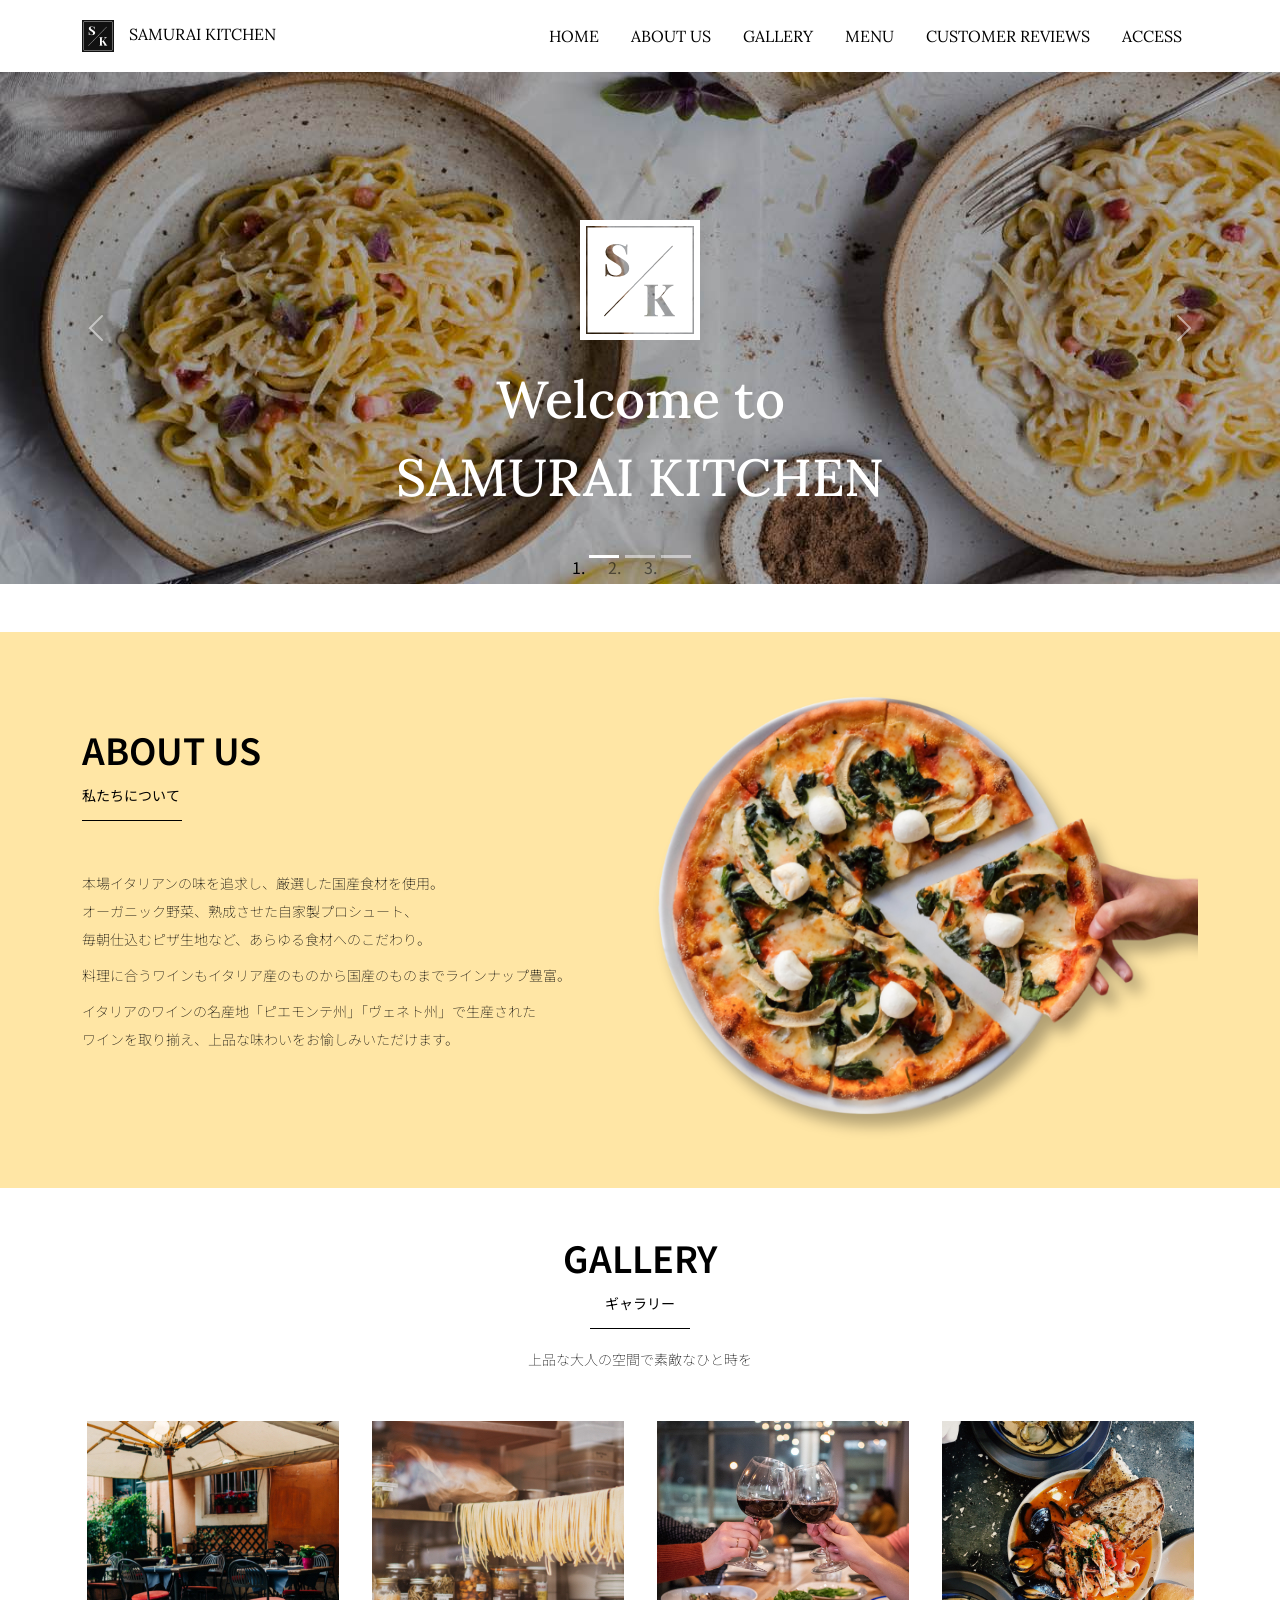
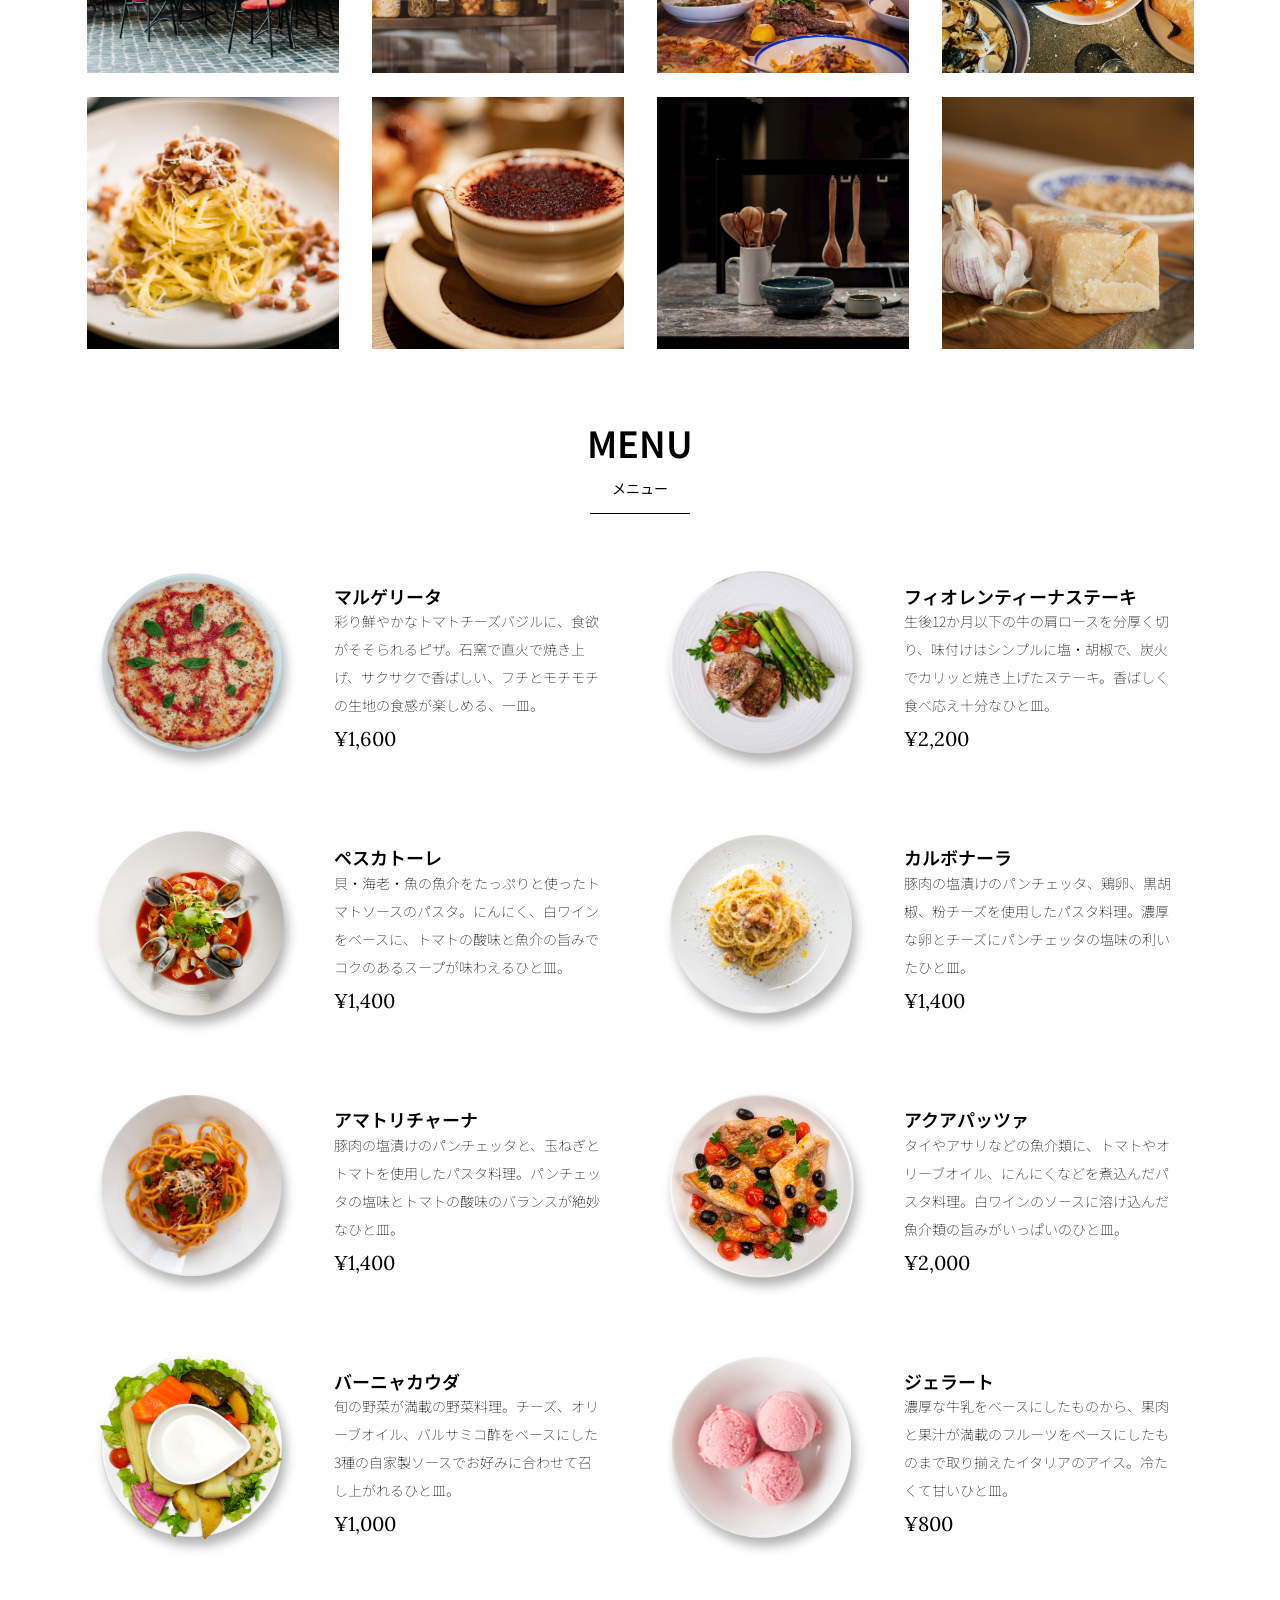
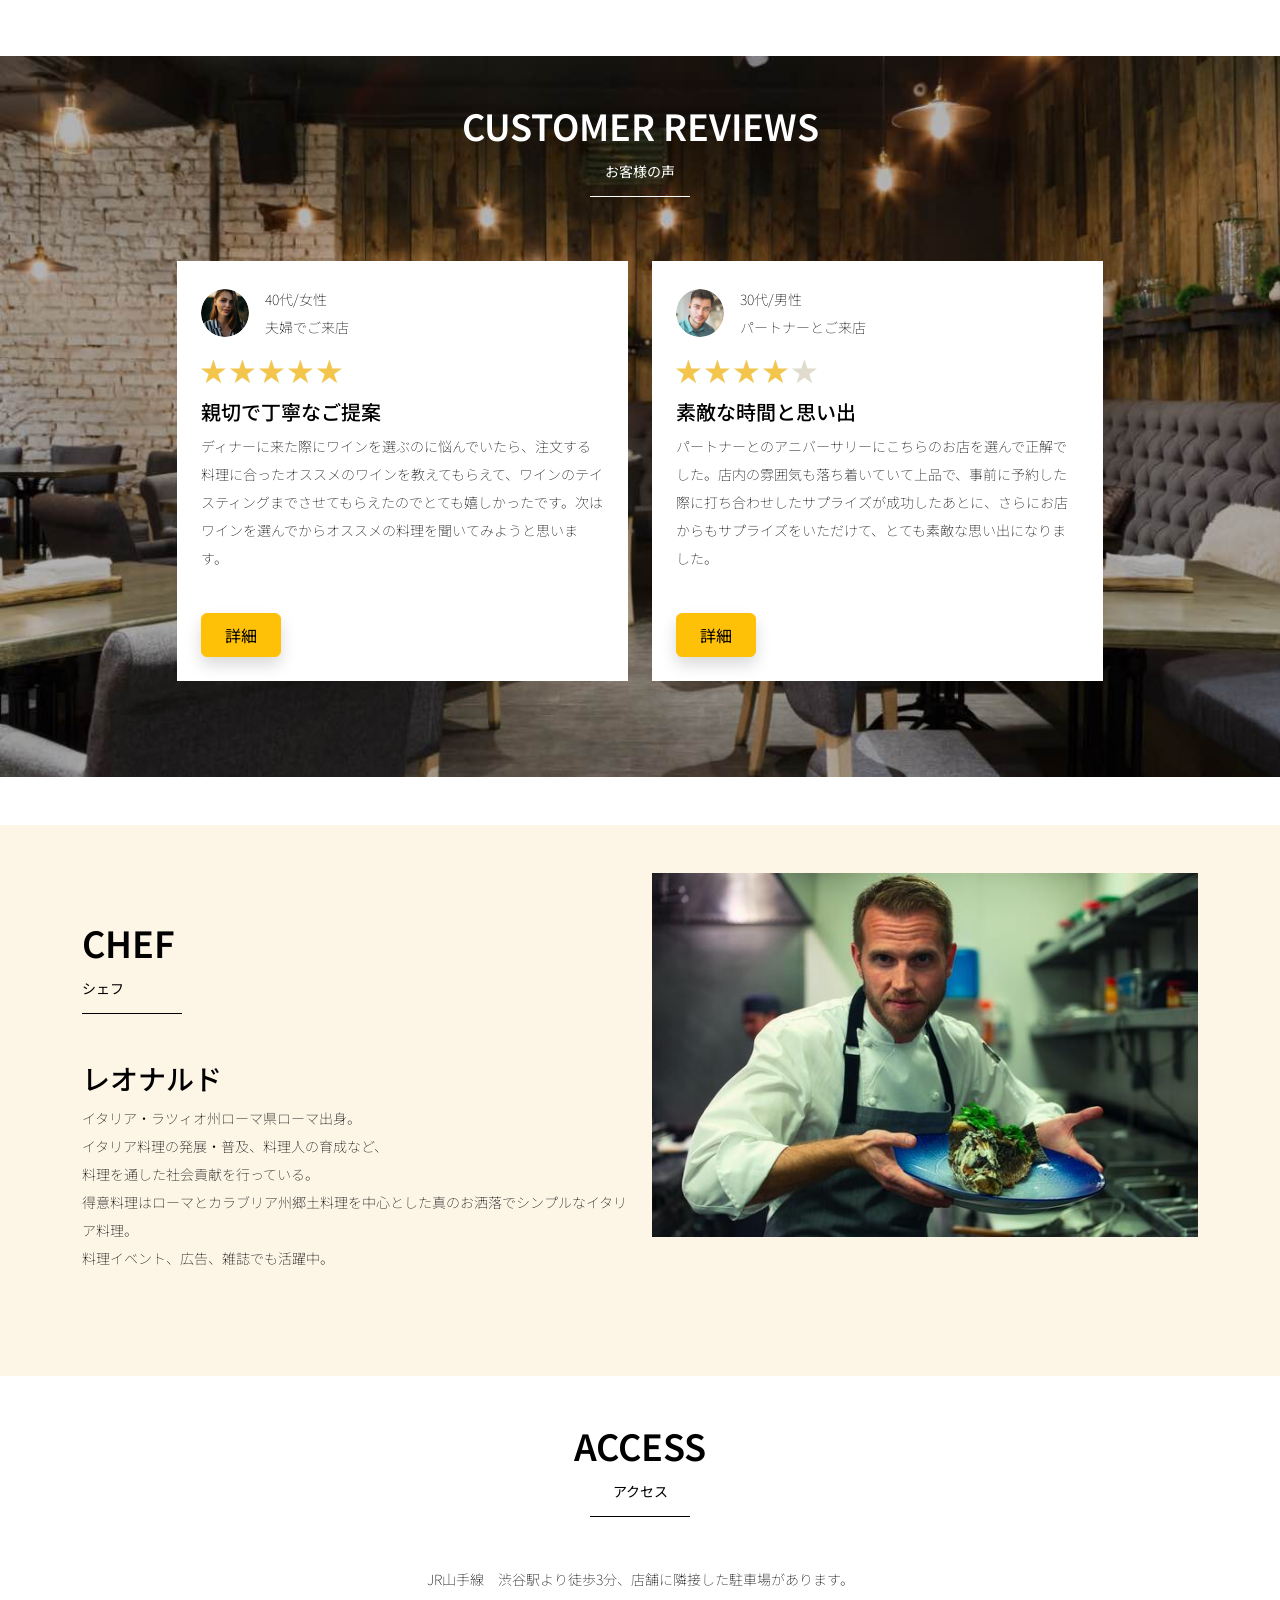
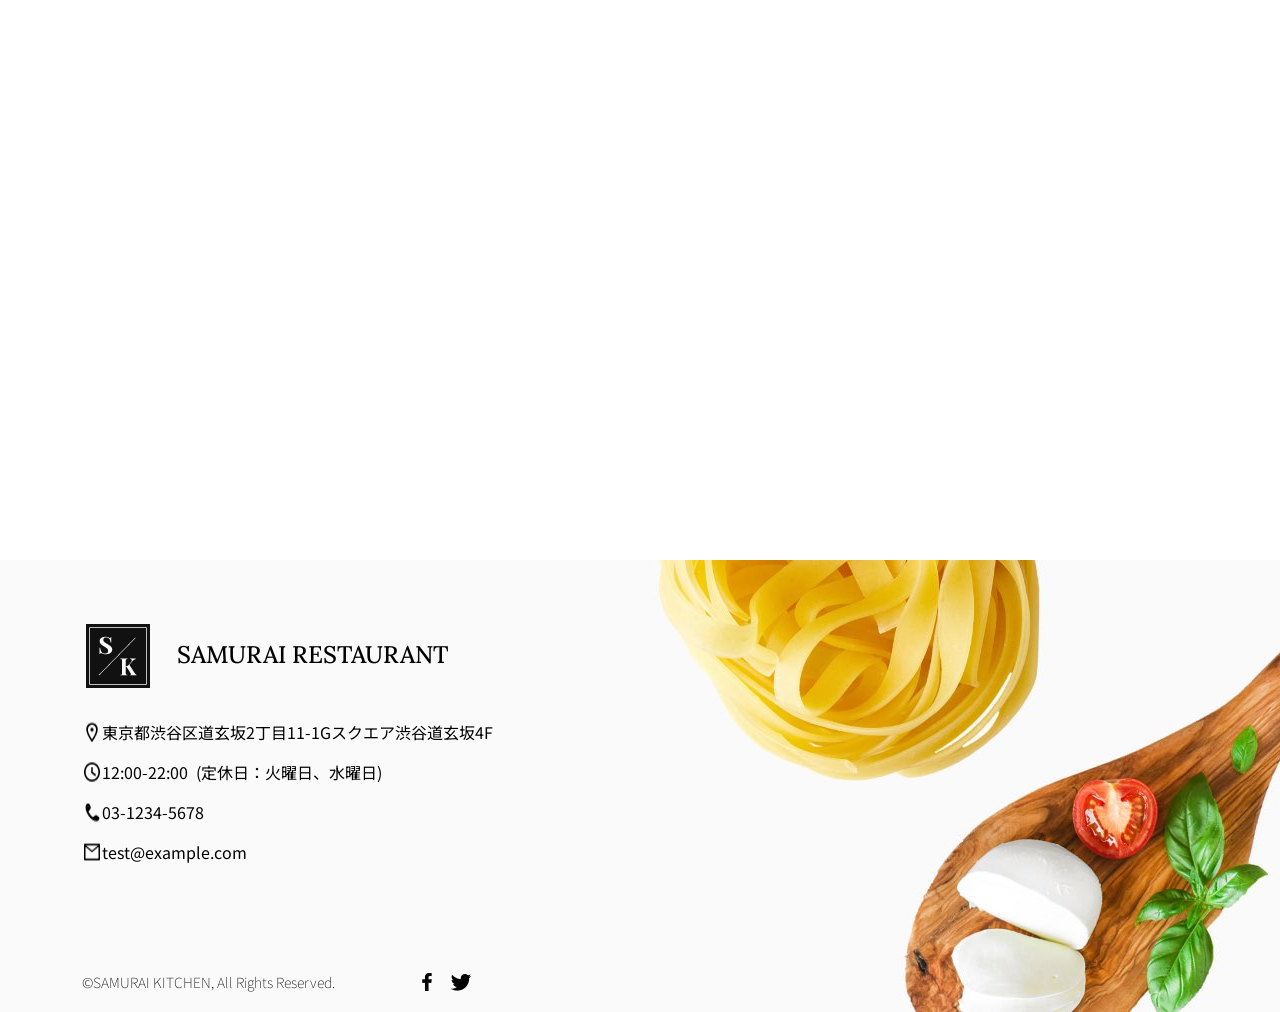
==== kadai_015/index.html @ fda7af6b "Add files via upload" ====
<!doctype html>
<html lang="ja">

<head>
  <meta charset="utf-8">
  <!-- マルチデバイス対応 -->
  <meta name="viewport" content="width=device-width, initial-scale=1">
  <meta name="description" content="">
  <meta name="author" content="SAMURAI ENGINEER">
  <title>SAMURAI XD_HTML教材</title>
  <!--  bootstrap.min.cssの読み込み -->
  <link href="https://cdn.jsdelivr.net/npm/bootstrap@5.0.0-beta1/dist/css/bootstrap.min.css" rel="stylesheet"
    integrity="sha384-giJF6kkoqNQ00vy+HMDP7azOuL0xtbfIcaT9wjKHr8RbDVddVHyTfAAsrekwKmP1" crossorigin="anonymous">
  <!--  bootstrap.bundle.min.jsの読み込み -->
  <script src="https://cdn.jsdelivr.net/npm/bootstrap@5.0.0-beta1/dist/js/bootstrap.bundle.min.js"
    integrity="sha384-ygbV9kiqUc6oa4msXn9868pTtWMgiQaeYH7/t7LECLbyPA2x65Kgf80OJFdroafW" crossorigin="anonymous" defer>
  </script>

  <!--  Google Font読み込み -->
  <link rel="preconnect" href="https://fonts.gstatic.com">
  <link href="https://fonts.googleapis.com/css2?family=Lora&display=swap" rel="stylesheet">
  <link href="https://fonts.googleapis.com/css2?family=Noto+Sans+JP:wght@300&display=swap" rel="stylesheet">
  <!--  Font Awesome -->
  <link rel="stylesheet" href="https://use.fontawesome.com/releases/v5.1.0/css/all.css"
    integrity="sha384-lKuwvrZot6UHsBSfcMvOkWwlCMgc0TaWr+30HWe3a4ltaBwTZhyTEggF5tJv8tbt" crossorigin="anonymous">
  <!-- 今回作成する styles.cssの読み込み -->
  <link href="stylesheet/style.css" rel="stylesheet">
  <!--  -->
</head>

<body>
  <main>
    <!-- ナビゲーションバー開始 -->
     <nav class="navbar navbar-expand-lg">
     <div class="container">
       <a class="navbar-brand my_navbar_brand">
         <img class="img-fluid navbar_brand_logo" src="img/site_logo.png" alt="サイトアイコン"><span>SAMURAI KITCHEN</span>
       </a>
       <div class="navbar-toggler hamburger_menu" data-bs-toggle="collapse" data-bs-target="#navbarNav"
         aria-controls="navbarNav" aria-expanded="false" aria-label="Toggle navigation">
         <input type="checkbox" id="hamburger_btn_check">
         <label for="hamburger_btn_check" class="hamburger_btn">
           <img class="btn_open" src="img/button_open.png" alt="ナビゲーションバーのボタン">
           <img class="btn_close" src="img/button_close.png" alt="ナビゲーションバーのボタン">
         </label>
       </div>
       <div class="collapse navbar-collapse justify-content-end" id="navbarNav">
         <ul class="navbar-nav">
           <li class="nav-item px-2">
             <a class="nav-link my_nav_link my-2" aria-current="page" href="#">HOME</a>
           </li>

           <li class="nav-item px-2">
             <a class="nav-link my_nav_link my-2" href="#about">ABOUT US</a>
           </li>

           <li class="nav-item px-2">
             <a class="nav-link my_nav_link my-2" href="#gallery">GALLERY</a>
           </li>

           <li class="nav-item px-2">
             <a class="nav-link my_nav_link my-2" href="#menu">MENU</a>
           </li>

           <li class="nav-item px-2">
             <a class="nav-link my_nav_link my-2" href="#review">CUSTOMER REVIEWS</a>
           </li>

           <li class="nav-item px-2">
             <a class="nav-link my_nav_link my-2" href="#access">ACCESS</a>
           </li>
             
         </ul>
       </div>
     </div>
   </nav>

    <!--  ナビゲーションバー終了 -->

    <!--  カルーセル開始 -->

      <!-- カルーセル部分 -->
     <!-- idのmyCarouselはインジケーター部分のdata-bs-targetと紐付く必要がある。mb-5で下方向に余白追加。 -->
     <div id="myCarousel" class="carousel slide mb-5" data-bs-ride="carousel">

     <!-- インジケーター部分 -->
     <ol class="carousel-indicators">
       <!-- この箇所と前述のidは紐付いている。data-bs-slide-toの番号がカルーセルの順番。 -->
       <li data-bs-target="#myCarousel" data-bs-slide-to="0" class="active"></li>
       <li data-bs-target="#myCarousel" data-bs-slide-to="1"></li>
       <li data-bs-target="#myCarousel" data-bs-slide-to="2"></li>
     </ol>

     <!-- カルーセル1枚目 -->
     <div class="carousel-inner">
       <div class="carousel-item active">
         <img src="img/slider-1.jpg" alt="SAMURAI KITCHEN-1">
         <div class="carousel-caption">
          
          <!-- 独自クラスで位置とフォントを変更 -->
           <h1 class="my_carousel_caption">
             Welcome to<br>
             SAMURAI KITCHEN
           </h1>
         </div>
       </div>

        <!-- カルーセル2枚目 -->
    <div class="carousel-item">
    <img src="img/slider-2.jpg" alt="サンプル画像">
    <div class="carousel-caption">
     <h1 class="my_carousel_caption">
        The fabulous combination of&nbsp;wine&nbsp;and&nbsp;food
     </h1>
    </div>
 </div>

      <!-- カルーセル３枚目 -->
     <div class="carousel-item">
    <img src="img/slider-3.jpg" alt="サンプル画像">
     <div class="carousel-caption">
     <h1 class="my_carousel_caption">Get the Italian taste<br>
       at the SAMURAI&nbsp;KITCHEN
     </h1>
   </div>
 </div>

   </div>
     <!-- コントロールボタン 左側 -->
     <a class="carousel-control-prev" href="#myCarousel" role="button" data-bs-slide="prev">
       <span class="carousel-control-prev-icon" aria-hidden="true"></span>
       <span class="visually-hidden">Previous</span>
     </a>

     <!-- コントロールボタン 右側 -->
     <a class="carousel-control-next" href="#myCarousel" role="button" data-bs-slide="next">
       <span class="carousel-control-next-icon" aria-hidden="true"></span>
       <span class="visually-hidden">Next</span>
     </a>
   </div>

    <!--  カルーセル終了 -->

    <!--  アバウトセクション開始 -->
    <section class="about_us_bg" id="about">

       <!--コンテンツの中央揃え。上下方向にパディング（サイズ5）。下方向にマージン（サイズ5）。 -->
     <div class="container py-5 mb-5">

       <!-- rowクラス（行） -->
       <div class="row">

         <!-- 左側カラム（6/12分割） -->
         <div class="col-lg-6 text-left">

           <!-- 上下方向にパディング（サイズ5） -->
           <div class="py-5">

             <!-- 下方向にマージン（サイズ5） -->
             <h2 class="section_title about mb-5">
               ABOUT US
             </h2>
             <!-- 下方向にマージン（サイズ2） -->
             <p class="mb-2">
               本場イタリアンの味を追求し、厳選した国産食材を使用。<br>
               オーガニック野菜、熟成させた自家製プロシュート、<br>
               毎朝仕込むピザ生地など、あらゆる食材へのこだわり。<br>
             </p>

             <!-- 下方向にマージン（サイズ2） -->
             <p class="mb-2">
               料理に合うワインもイタリア産のものから国産のものまでラインナップ豊富。<br>
             </p>

             <!-- 下方向にマージン（サイズ2） -->
             <p class="mb-2">
               イタリアのワインの名産地「ピエモンテ州」「ヴェネト州」で生産された<br>
               ワインを取り揃え、上品な味わいをお愉しみいただけます。<br>
             </p>
           </div>
         </div>

         <!-- 右側カラム（6/12分割） -->
         <div class="col-lg-6">

           <!-- 画像を配置 -->
           <img src="img/img-about-us.png" class="img-fluid" alt="pizza">
         </div>
       </div>
     </div>

    </section>
    <!-- アバウトセクション終了 -->

    <!--  ギャラリーセクション開始 -->
    <section id="gallery">
      <div class="container mb-5">
       <h2 class="mb-3 section_title gallery text-center">GALLERY</h2>
       <p class="text-center mb-5">
         上品な大人の空間で素敵なひと時を
       </p>

       <div class="row">
         <div class="col-6 col-lg-3 mb-4 d-flex justify-content-center">
           <img class="img-fluid" src="img/gallery-1.jpg" alt="サンプル画像">
         </div>

         <div class="col-6 col-lg-3 mb-4 d-flex justify-content-center">
           <img class="img-fluid" src="img/gallery-2.jpg" alt="サンプル画像">
         </div>

         <div class="col-6 col-lg-3 mb-4 d-flex justify-content-center">
           <img class="img-fluid" src="img/gallery-3.jpg" alt="サンプル画像">
         </div>

         <div class="col-6 col-lg-3 mb-4 d-flex justify-content-center">
           <img class="img-fluid" src="img/gallery-4.jpg" alt="サンプル画像">
         </div>

         <div class="col-6 col-lg-3 mb-4 d-flex justify-content-center">
           <img class="img-fluid" src="img/gallery-5.jpg" alt="サンプル画像">
         </div>

         <div class="col-6 col-lg-3 mb-4 d-flex justify-content-center">
           <img class="img-fluid" src="img/gallery-6.jpg" alt="サンプル画像">
         </div>

         <div class="col-6 col-lg-3 mb-4 d-flex justify-content-center">
           <img class="img-fluid" src="img/gallery-7.jpg" alt="サンプル画像">
         </div>

         <div class="col-6 col-lg-3 mb-4 d-flex justify-content-center">
           <img class="img-fluid" src="img/gallery-8.jpg" alt="サンプル画像">
         </div>
       </div>
     </div>

    </section>
    <!--  ギャラリーセクション終了 -->

    <!--  メニューセクション -->
    <section id="menu">
      <!-- タイトル文字部分のコンテナ -->
     <div class="container">
       <div class="row">
         <div class="col-lg-12">

           <!-- タイトル文字 -->
           <h2 class="section_title menu text-center mb-5">MENU</h2>
         </div>
       </div>
     </div>

     <!-- メニュー部分のコンテナ -->
     <div class="container mb-5">
       <div class="row">

         <!-- 左側メニュー -->
         <div class=" col-12 col-lg-6">

           <!-- さらに子要素を5:7で分割 -->
           <div class="row g-0 mb-4">
             <div class="col-12 col-lg-5 text-center">

               <!-- 左側メニュー画像部分 -->
               <img src="img/margherita.png" class="img-fluid" alt="マルゲリータ">
             </div>

             <!-- 右側テキスト部分 -->
             <div class="col-12 col-lg-7 p-4">
               <h4 class="mb-0 menu_title">マルゲリータ</h4>
               <p class="my-auto">彩り鮮やかなトマトチーズバジルに、食欲がそそられるピザ。石窯で直火で焼き上げ、サクサクで香ばしい、フチとモチモチの生地の食感が楽しめる、一皿。</p>
               <p class="menu_price">¥1,600</p>
             </div>
           </div>
         </div>

         <!-- 右側部分メニュー。上記と同じ内容なのでコメント省略 -->
         <div class="col-12 col-lg-6">
           <div class="row g-0 mb-4">
             <div class=" col-12 col-lg-5 text-center">
               <img src="img/steak.png" class="img-fluid" alt="フィオレンティーナステーキ">
             </div>
             <div class="col-12 col-lg-7 p-4">
               <h4 class="mb-0 menu_title">フィオレンティーナステーキ</h4>
               <p class="my-auto">生後12か月以下の牛の肩ロースを分厚く切り、味付けはシンプルに塩・胡椒で、炭火でカリッと焼き上げたステーキ。香ばしく食べ応え十分なひと皿。</p>
               <p class="menu_price">¥2,200</p>
             </div>
           </div>
         </div>
         
               <div class="col-12 col-lg-6">
                    <div class="row g-0 mb-4">
             <div class="col-12 col-lg-5 text-center">
              
               <img src="img/pescatore.png" class="img-fluid" alt="ペスカトーレ">
             </div>

             <!-- 右側テキスト部分 -->
             <div class="col-12 col-lg-7 p-4">
               <h4 class="mb-0 menu_title">ペスカトーレ</h4>
               <p class="my-auto">貝・海老・魚の魚介をたっぷりと使ったトマトソースのパスタ。にんにく、白ワインをベースに、トマトの酸味と魚介の旨みでコクのあるスープが味わえるひと皿。</p>
               <p class="menu_price">¥1,400</p>
             </div>
           </div>
         </div>

           <div class="col-12 col-lg-6">
           <div class="row g-0 mb-4">
             <div class="col-12 col-lg-5 text-center">
               <img src="img/carbonara.png" class="img-fluid" alt="カルボナーラ">
             </div>
             <div class="col-12 col-lg-7 p-4">
               <h4 class="mb-0 menu_title">カルボナーラ</h4>
               <p class="my-auto">豚肉の塩漬けのパンチェッタ、鶏卵、黒胡椒、粉チーズを使用したパスタ料理。濃厚な卵とチーズにパンチェッタの塩味の利いたひと皿。</p>
               <p class="menu_price">¥1,400</p>
             </div>
           </div>
         </div>

          <div class="col-12 col-lg-6">
            <div class="row g-0 mb-4">
             <div class="col-12 col-lg-5 text-center">
              
               <img src="img/amatriciana.png" class="img-fluid" alt="アマトリチャーナ">
             </div>

             <!-- 右側テキスト部分 -->
             <div class="col-12 col-lg-7 p-4">
               <h4 class="mb-0 menu_title">アマトリチャーナ</h4>
               <p class="my-auto">豚肉の塩漬けのパンチェッタと、玉ねぎとトマトを使用したパスタ料理。パンチェッタの塩味とトマトの酸味のバランスが絶妙なひと皿。</p>
               <p class="menu_price">¥1,400</p>
             </div>
           </div>
         </div>

           <div class="col-12 col-lg-6">
           <div class="row g-0 mb-4">
             <div class="col-12 col-lg-5 text-center">
               <img src="img/acqua-pazza.png" class="img-fluid" alt="アクアパッツァ">
             </div>
             <div class="col-12 col-lg-7 p-4">
               <h4 class="mb-0 menu_title">アクアパッツァ</h4>
               <p class="my-auto">タイやアサリなどの魚介類に、トマトやオリーブオイル、にんにくなどを煮込んだパスタ料理。白ワインのソースに溶け込んだ魚介類の旨みがいっぱいのひと皿。</p>
               <p class="menu_price">¥2,000</p>
             </div>
           </div>
         </div>

          <div class="col-12 col-lg-6">
                    <div class="row g-0 mb-4">
             <div class="col-12 col-lg-5 text-center">
              
               <img src="img/bagna-cauda.png" class="img-fluid" alt="バーニャカウダ">
             </div>

             <!-- 右側テキスト部分 -->
             <div class="col-12 col-lg-7 p-4">
               <h4 class="mb-0 menu_title">バーニャカウダ</h4>
               <p class="my-auto">旬の野菜が満載の野菜料理。チーズ、オリーブオイル、バルサミコ酢をベースにした3種の自家製ソースでお好みに合わせて召し上がれるひと皿。</p>
               <p class="menu_price">¥1,000</p>
             </div>
           </div>
         </div>

           <div class="col-12 col-lg-6">
           <div class="row g-0 mb-4">
             <div class="col-12 col-lg-5 text-center">
               <img src="img/gelato.png" class="img-fluid" alt="ジェラート">
             </div>
             <div class="col-12 col-lg-7 p-4">
               <h4 class=" mb-0 menu_title">ジェラート</h4>
               <p class="my-auto">濃厚な牛乳をベースにしたものから、果肉と果汁が満載のフルーツをベースにしたものまで取り揃えたイタリアのアイス。冷たくて甘いひと皿。</p>
               <p class="menu_price">¥800</p>
             </div>
             </div>
           </div>

       </div>
     </div>

    </section>
    <!--  メニューセクション終了 -->

    <!--  レビューセクション開始 -->
    <section id="review">

        <!-- review_wrapper で背景画像を設定します -->
     <div class="review_wrapper">

       <!-- container部分 -->
       <div class="container py-5 mb-5">

         <!-- 中央揃えでタイトルを表示 -->
         <div class="text-center mb-5">
           <h2 class="section_title review text-center text-white">CUSTOMER REVIEWS</h2>
         </div>

         <!-- row部分：左右のカラムを中央揃え -->
         <div class="row pb-5 justify-content-center">

           <!-- 左側カラム -->
           <div class="col-12 col-lg-5 mt-3">

             <!-- 背景を白色に設定 -->
             <div class="bg-white h_420">

               <!-- 内側にパディング4 -->
               <div class="p-4">

                 <!-- 顔写真と年齢などのテキストはd-flexで横並びにする　中央揃え -->
                 <div class="d-flex align-items-center">
                   <!-- お客様の画像を配置 -->
                   <img src="img/customer-woman.png" class="reviewer_img" alt="サンプル画像">
                   <div>
                     <!-- お客様情報のテキスト -->
                     <p class="my-0">40代/女性</p>
                     <p class="my-0">夫婦でご来店</p>
                   </div>
                 </div>

                 <div class="my-3">
                   <!-- 星の画像を表示 -->
                   <img src="img/star-point.png" class="star_img" alt="star">
                   <img src="img/star-point.png" class="star_img" alt="star">
                   <img src="img/star-point.png" class="star_img" alt="star">
                   <img src="img/star-point.png" class="star_img" alt="star">
                   <img src="img/star-point.png" class="star_img" alt="star">
                 </div>

                 <!-- レビュータイトル -->
                 <h5>親切で丁寧なご提案</h5>
                 <!-- レビュー内容 -->
                 <p>
                   ディナーに来た際にワインを選ぶのに悩んでいたら、注文する料理に合ったオススメのワインを教えてもらえて、ワインのテイスティングまでさせてもらえたのでとても嬉しかったです。次はワインを選んでからオススメの料理を聞いてみようと思います。
                 </p>

                 <!-- 黄色のボタンを配置 -->
                 <button type="button" class="btn btn-warning shadow fix_bottom">詳細</button>
               </div>
             </div>
           </div>
        
           <div class="col-12 col-lg-5 mt-3">
             <div class="bg-white h_420">
               <div class="p-4">
                 <div class="d-flex align-items-center">
                   <img src="img/customer-man.png" class="reviewer_img" alt="サンプル画像">
                   <div>
                     <p class="my-0">30代/男性</p>
                     <p class="my-0">パートナーとご来店</p>
                   </div>
                 </div>
                 <div class="my-3">
                   <img src="img/star-point.png" class="star_img" alt="star">
                   <img src="img/star-point.png" class="star_img" alt="star">
                   <img src="img/star-point.png" class="star_img" alt="star">
                   <img src="img/star-point.png" class="star_img" alt="star">
                   <img src="img/star-no-point.png" class="star_img" alt="no-star">
                 </div>
                 <h5>素敵な時間と思い出</h5>
                 <p>
                   パートナーとのアニバーサリーにこちらのお店を選んで正解でした。店内の雰囲気も落ち着いていて上品で、事前に予約した際に打ち合わせしたサプライズが成功したあとに、さらにお店からもサプライズをいただけて、とても素敵な思い出になりました。
                 </p>
                 <button type="button" class="btn btn-warning shadow fix_bottom">詳細</button>
               </div>
             </div>
           </div>
         </div>
       </div>
     </div>

    </section>
    <!--  レビューセクション終了 -->

    <!-- シェフセクション-->
     <section class="chef_bg" id="chef">
      <div class="container py-5 mb-5">
        <div class="row">
          <div class="col-lg-6 text-left">
            <div class="py-5">
              <h2 class="section_title chef mb-5">
                CHEF
              </h2>
              <h3>レオナルド</h3>
              <p class="mb-2">イタリア・ラツィオ州ローマ県ローマ出身。<br>
                イタリア料理の発展・普及、料理人の育成など、<br>
                料理を通した社会貢献を行っている。<br>
                得意料理はローマとカラブリア州郷土料理を中心とした真のお洒落でシンプルなイタリア料理。<br>
                料理イベント、広告、雑誌でも活躍中。
              </p>
            </div>
          </div>
          <div class="col-lg-6">
            <img src="img/chef.jpg" class="img-fluid" alt="chef">
          </div>
        </div>
      </div>

     </section>

    <!--  アクセスセクション開始 -->
    <section id="access">
      <div class="container">

        <div class="row">
           <div class="col-lg-12 text-center mb-5">
           <h2 class="section_title text-center access mb-5">ACCESS</h2>
           <p>JR山手線　渋谷駅より徒歩3分、店舗に隣接した駐車場があります。</p>
         </div>
       </div>
     </div>

     <div class="container mb-5 px-2">
       <!-- この部分にマップを配置 -->
       <iframe
       src="https://www.google.com/maps/embed?pb=!1m18!1m12!1m3!1d3241.2787757027995!2d139.74691877634245!3d35.670137130582305!2m3!1f0!2f0!3f0!3m2!1i1024!2i768!4f13.1!3m3!1m2!1s0x60188b602972bb83%3A0xa6b553df33a5bd04!2zU0FNVVJBSSBFTkdJTkVFUiDkvo3jgqjjg7Pjgrjjg4vjgqI!5e0!3m2!1sja!2sjp!4v1783578529361!5m2!1sja!2sjp" class="w-100" style="height: 50vh;" loading="lazy"></iframe>
     </div>

        </div>
      </div>

    </section>
    <!--  アクセスセクション終了 -->


    <!--  フッター開始 -->
    <footer id="footer">
       <div class="container">
       <div class="row">

         <!-- 2カラムに分けたレイアウトの左側カラム -->
         <div class="col-12 col-lg-6 position-relative">

           <!-- 左側カラムのレイアウトをさらに分けるためにrowを使用 -->
           <div class="row pt-5">
               <div class="col-lg-2 text-center my-3">
               <img class="img-fluid footer_brand_logo" src="img/site_logo.png" alt="サンプル画像">
             </div>

             <!-- ここは2:10の10の部分 -->
             <div class="col-lg-10 align-self-center my-3">
               <!-- タイトル文字 -->
               <h2 class="m-0 footer_text">SAMURAI RESTAURANT</h2>
             </div>
           </div>

           <!-- 営業時間などのテキストを追加 -->
           <div class="restaurant_info py-3">
             <div class="d-flex mb-3">
               <img src="img/icon-Marker.png" alt="marker">
               <p class="p-0 m-0">東京都渋谷区道玄坂2丁目11-1Gスクエア渋谷道玄坂4F</p>
             </div>
             <div class="d-flex mb-3">
               <img src="img/icon-Clock.png" alt="clock">
               <p class="p-0 m-0">12:00-22:00&nbsp;&nbsp;(定休日：火曜日、水曜日)</p>
             </div>
             <div class="d-flex mb-3">
               <img src="img/icon-Phone.png" alt="phone">
               <p class="p-0 m-0">03-1234-5678</p>
             </div>
             <div class="d-flex mb-3">
               <img src="img/icon-Mail.png" alt="mail">
               <p class="p-0 m-0">test@example.com</p>
             </div>
           </div>

             <!-- copy_rightクラスでabsoluteを設定。align-items-centerで上下中央揃え。 -->
           <div class="copy_right align-items-center">
             <p>
               ©SAMURAI KITCHEN, All Rights Reserved.
             </p>

             <!-- SNSアイコンに独自クラスsns_imgを追加 -->
             <img src="img/icon-facebook.png" class="sns_img" alt="facebook">
             <img src="img/icon-twitter.png" class="sns_img" alt="twitter">
           </div>
         </div>

         <!-- 2カラムに分けたレイアウトの右側カラム -->
         <div class="col-lg-6 d-none d-lg-block">
           <!-- 背景画像を表示 -->
           <img src="img/background-footer.jpg" alt="背景画像">
         </div>
       </div>
     </div>

    </footer>
    <!--  フッター終了 -->
  </main>
</body>

</html>
---- kadai_015/stylesheet/style.css ----
/* ----------------------------------------------- 共通 */
html,
body {
  overflow-x: hidden;
}

body {
  color: #000000;
  font-family: 'Noto Sans JP', sans-serif;
  padding-bottom: 0;

}

p {
  line-height: 2.0em;
  font-weight: 100;
  font-style: normal;
  font-size: 14px;

}

.section_title {
   /* フォントサイズ36px */
   font-size: 36px;
 
   /* フォントの太さ600 標準は400です */
   font-weight: 600;
 }
 /* section_titleに擬似要素を追加 */
 .section_title::after {
 
   /* 疑似要素はデフォルトでインライン要素のためブロック要素に変更 */
   display: block;
 
   /* サブタイトル文字の大きさや余白を設定 */
   font-size: 14px;
   font-weight: 400;
   padding: 16px 0 16px;
 
   /* 下線の幅を100pに設定 */
   width: 100px;
 
   /* 下線を直線・1px・黒色に設定 */
   border-bottom: solid 1px #000000;
 }


/* ----------------------------------------------- ナビゲーションバー */
.navbar_brand_logo {

  /* サイズを32pxの正方形へ変更 */
  width: 32px;
  height: 32px;

  /* imgはインライン要素なのでインラインブロックに設定 */
  display: inline-block;

  /* "SAMURAI KITCHEN" 文字との空白を15pxに設定 */
  margin-right: 15px;

}

/* カンマで区切ると複数のクラスに適用可能 */
.my_navbar_brand,
.my_nav_link {

  /* フォントサイズを16pxに設定 */
  font-size: 16px;

  /* フォントをserif体に設定 */
  font-family: 'Lora', serif;

  /* フォント色を黒色に設定 */
  color: #000000 !important;

}

/* Bootstrapのボタンに初期設定されている周囲のborder（枠線）を消す */
.navbar-toggler {
  padding: 0 !important;
  border: none;
}

/* ハンバーガーボタンがチェック状態である（押されている）とき、閉じるボタン（×）を表示する */
#hamburger_btn_check:checked~.hamburger_btn .btn_close {
  display: block;
}

/* ハンバーガーボタンがチェック状態である（押されている）とき、ハンバーガーボタンを表示しない */
#hamburger_btn_check:checked~.hamburger_btn .btn_open {
  display: none;
}

/* 最初に表示した時は、閉じるボタン（×）は表示しない */
.btn_close {
  display: none;
}

/* ハンバーガーボタンが押されているかを判断するためのチェックボックスは隠す */
#hamburger_btn_check {
  display: none;
}

/* ----------------------------------------------- カールセル */

.my_carousel_caption {
  
  /* フォントサイズ52px */
  font-size: 52px;

  /* 上下に余白追加 */
  padding-top: 1.25rem;
  padding-bottom: 1.25rem;

  /* フォント色は白色 */
  color: #fff;

  /* テキスト中央揃え */
  text-align: center;
  font-family: 'Lora', serif;
  line-height: 1.5em;
}

/* 疑似要素でアイコンを配置。前に配置しています */
.my_carousel_caption::before {
  content: url(../img/logoSymbol_White.png);
  display: block;
}

/* スマートフォン画面幅（画面幅が最大375pxまで）の場合、以下のスタイルを適用。 */
@media screen and (max-width:375px) {
  .my_carousel_caption {

    /* フォントサイズを27pxにする */
    font-size: 27px;
  }
}

/* carousel-itemの高さを32remに指定 */
.carousel-item {
  height: 32rem;
}

/*carousel-item直下の子要素imgタグに設定 */
.carousel-item>img {

  /* 絶対位置を指定 */
  position: absolute;
  top: 0;
  left: 0;
  min-width: 100%;

  /* 高さはcarousel-itemに揃える */
  height: 32rem;
}



/* ----------------------------------------------- アバウト */

/* aboutクラスのあとに"私たちについて"の文字を追加  */
 .about::after {
   content: "私たちについて";
 }

  .about_us_bg {
   background-color: #FFE6A5;
 }



/* ----------------------------------------------- ギャラリー */
.gallery::after {
  content: "ギャラリー";
  margin: 0 auto 0;
}

/* ----------------------------------------------- メニュー */
.menu::after {
  content: "メニュー";
  margin: 0 auto 0;
}

.menu_title {
  font-size: 18px;
  font-weight: 600;
  font-style: normal;
}

.menu_price {
  font-size: 20px;
  font-weight: 400;
  font-family: 'Lora', serif;
}




/* ----------------------------------------------- レビュー */
.review_wrapper {
  background-image: url(../img/background-reviews.jpg);
  background-repeat: no-repeat;
  background-size: cover;
}

.review::after {
  content: "お客様の声";
  margin: 0 auto 0;
  border-bottom: solid 1px #FFFFFF;
}

.h_420 {
  height: 420px;
  position: relative;
}

.reviewer_img {
  /* サイズを48px  */
  width: 48px;
  height: 48px;

  /* 円形にします */
  border-radius: 50%;
  margin-right: 16px;
}

.star_img {
  /* サイズを25pxにします */
  width: 25px;
  height: 25px;
}

.fix_bottom {
  position: absolute;
  width: 80px;
  height: 44px;
  left: 24px;
  bottom: 24px;
}

/* シェフ */
.chef::after{
  content: "シェフ";
}
/* ----------------------------------------------- アクセス */
.access::after {
  content: "アクセス";
  margin: 0 auto 0;
}

.chef_bg {
  background-color: #fdf5e6;
}

/* ----------------------------------------------- フッター */
#footer {
  background-color: #FAFAFA;
}

.copy_right {
  font-size: 14px;
  position: absolute;
  bottom: 1rem;
  left: 12px;
  display: flex;
}

.copy_right > p {
  margin-right: 5rem;
  margin-bottom: 0;
}

.copy_right > img.sns_img {
  height: 24px;
  width: 24px;
  margin-right: 10px;
  margin-top: 0;
}

.restaurant_info p {
  font-weight: 400;
  line-height: 1.5;
  font-size: 16px;
}

.restaurant_info　img {
  width: 20px;
  height: 20px;
  margin-right: 10px;
  line-height: 1.5;
  margin-top: auto;
}

footer_brand_logo {
  width: 64px;
  height: 64px;
  display: inline-block;
  /* 右側余白15px */
  margin-right: 15px;
}

.footer_text {
  font-size: 24px;
  font-family: 'Lora', serif;
}

@media screen and (max-width: 991px) {
  .footer_text,
  .copy_right {
    margin-top: 2rem;
    text-align: center;
    position: relative;
  }

  .copy_right>p,img {
    margin-right: 1rem;
    font-size: 14px;
    margin: 0;
    line-height: 35px;
  }
}
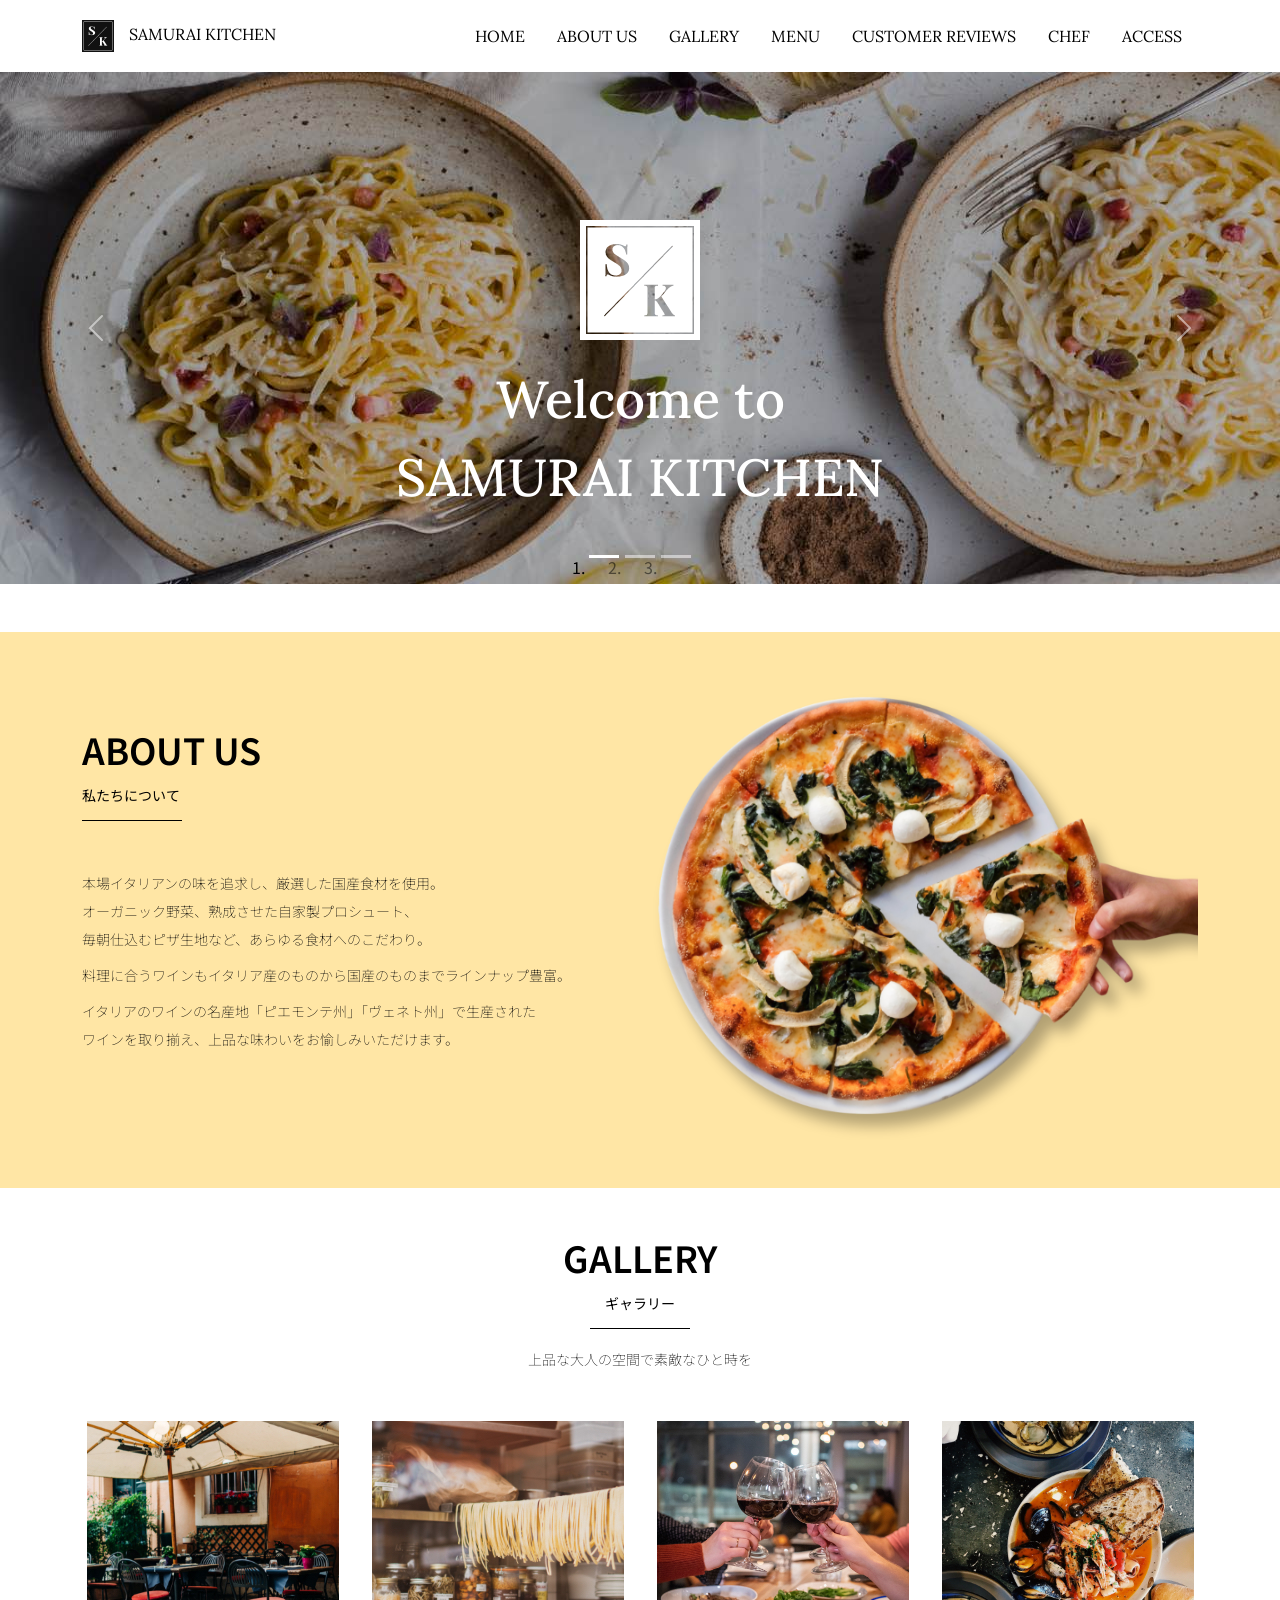
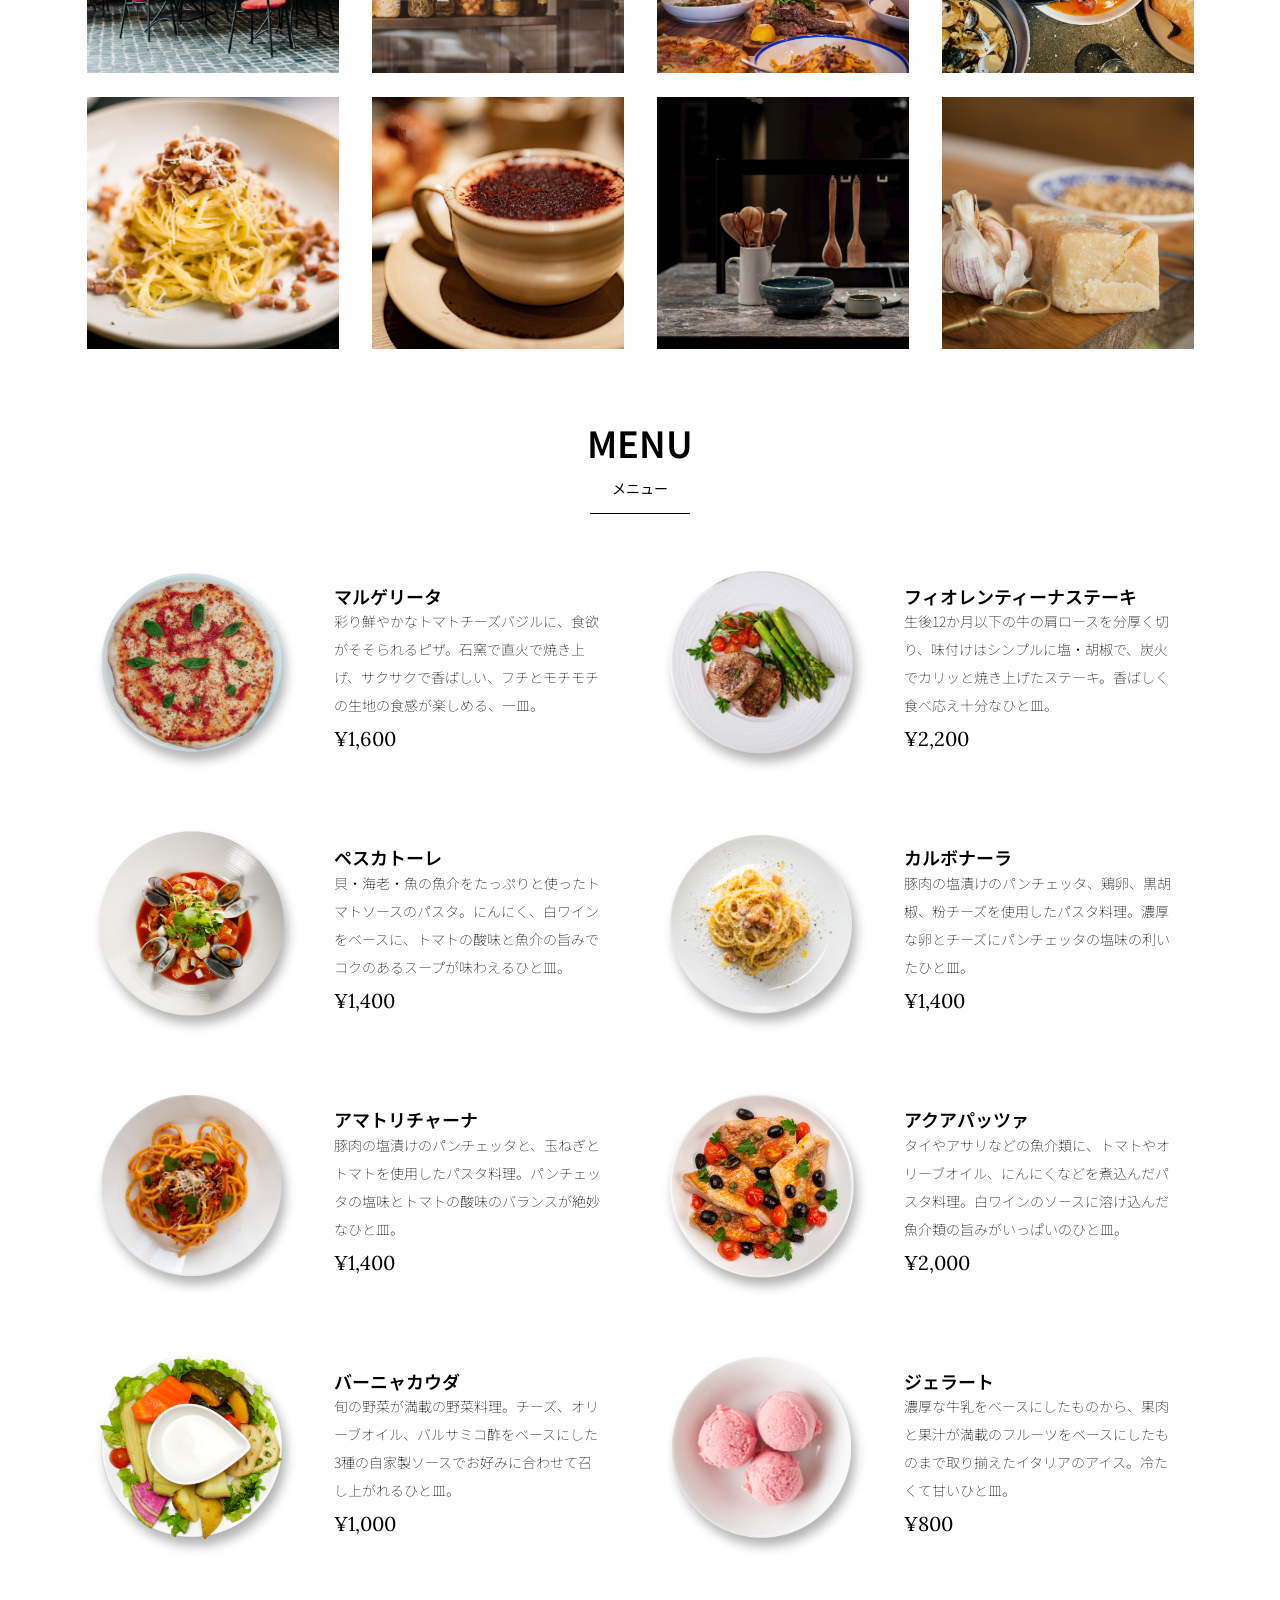
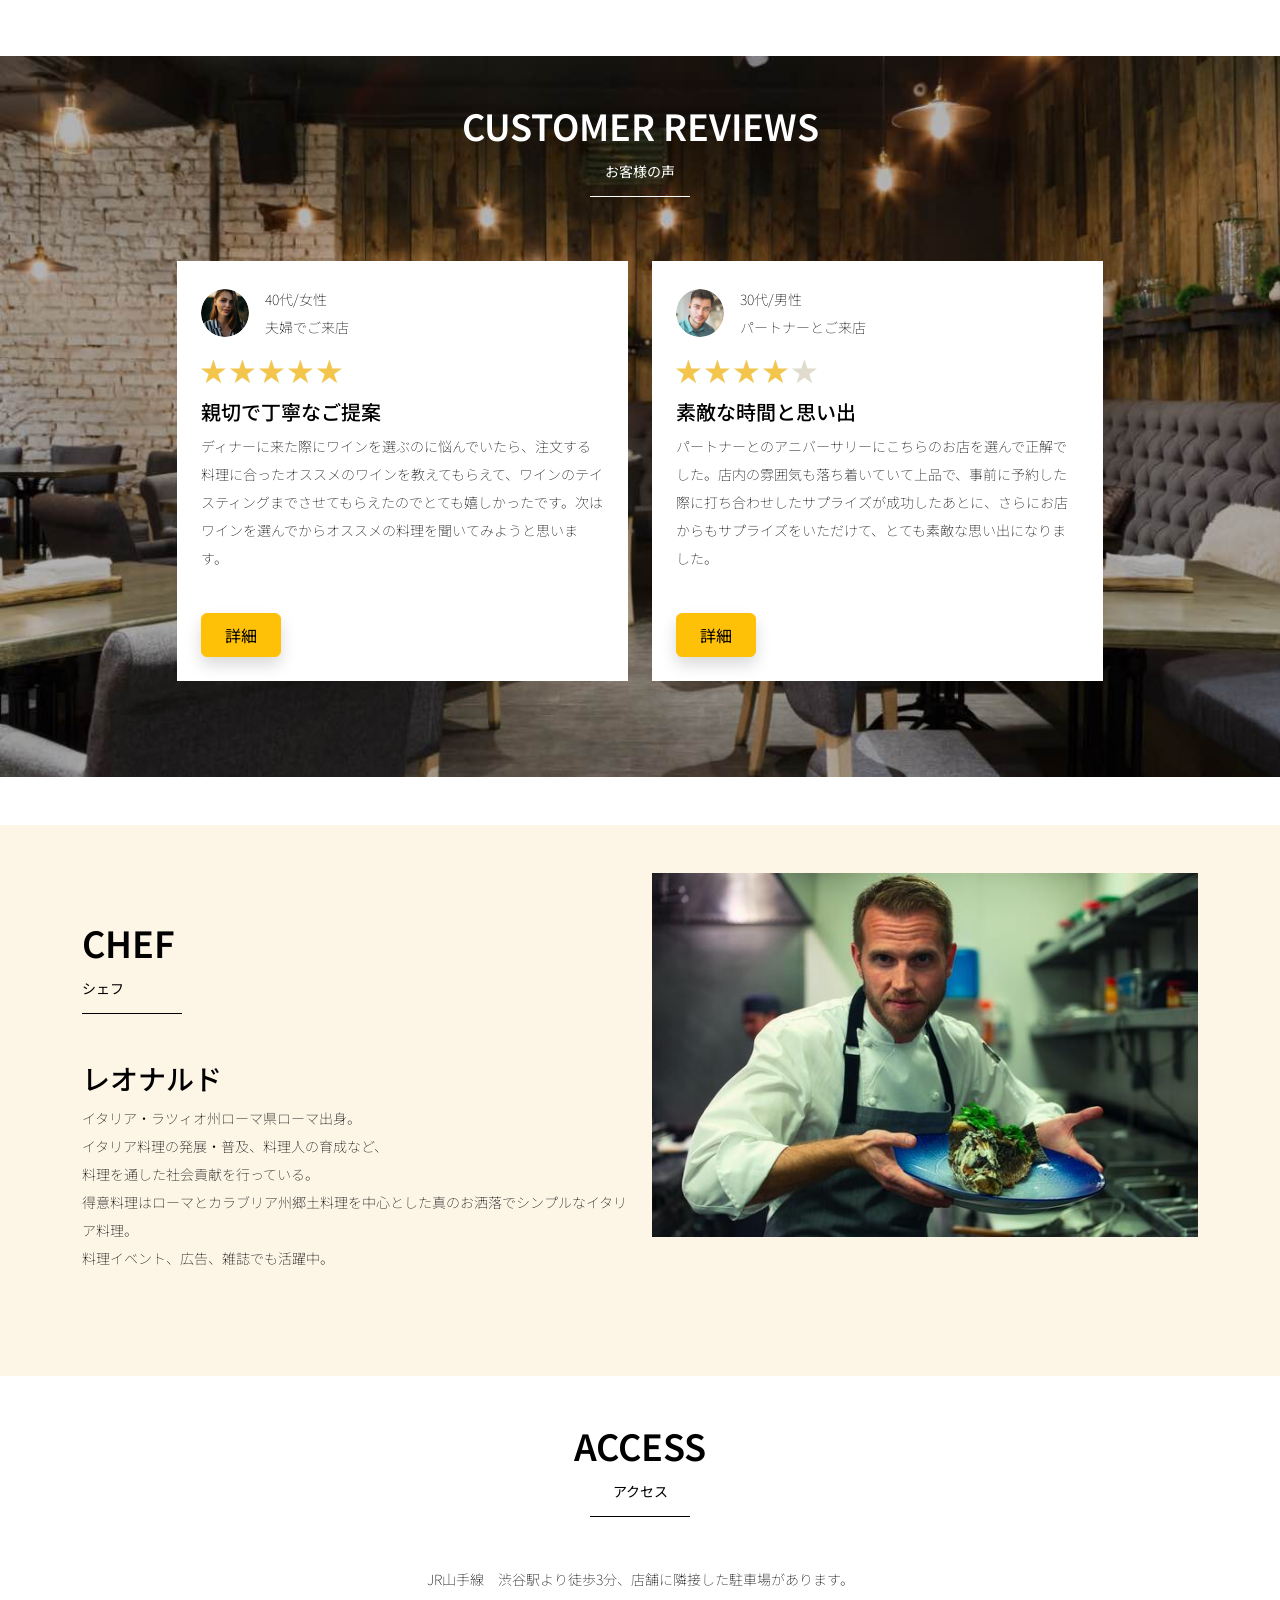
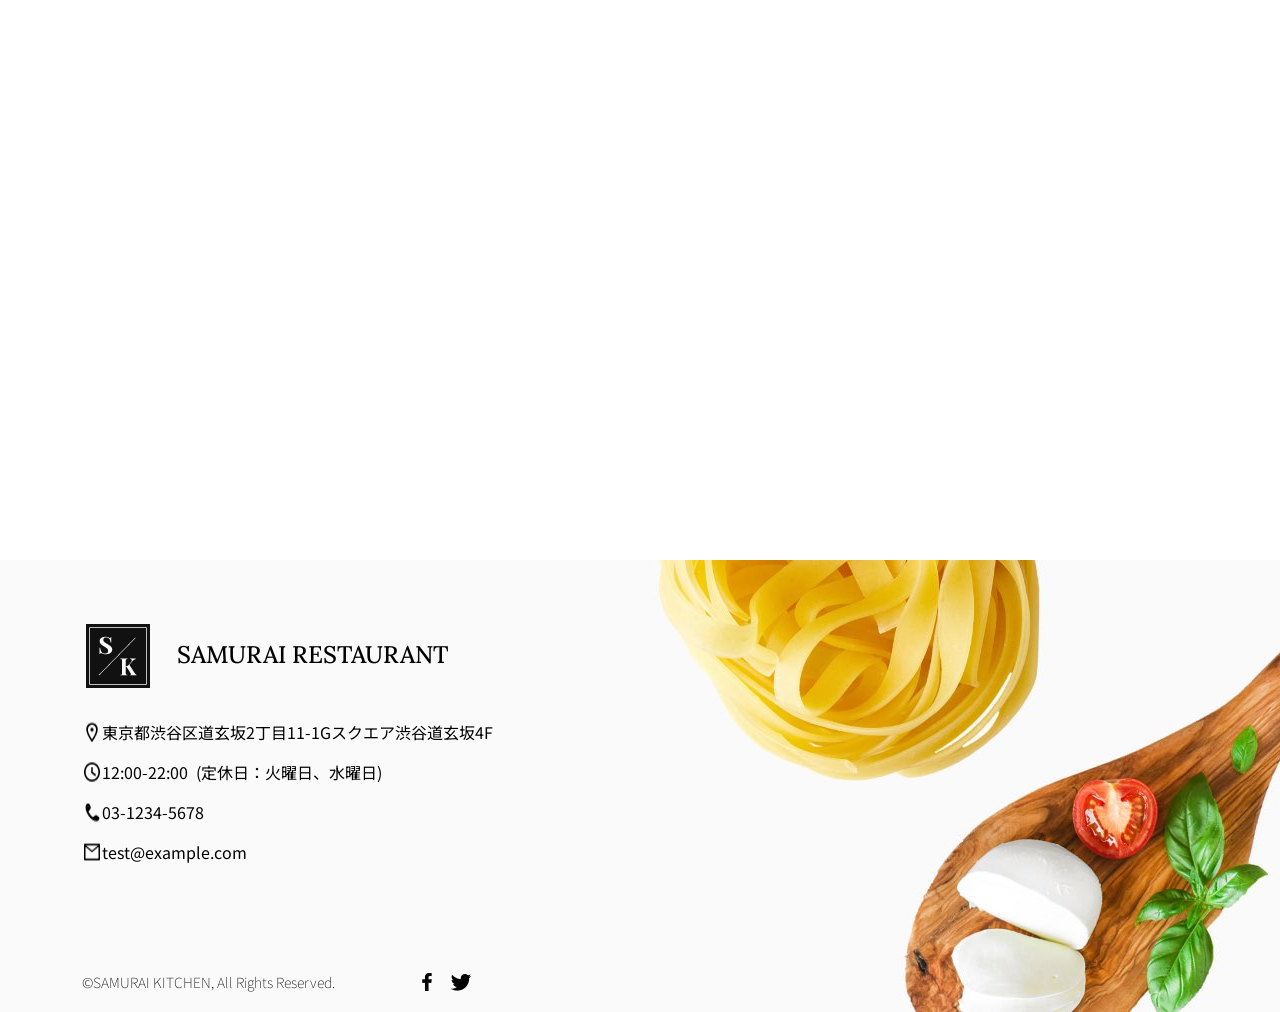
==== commit 6cb17d85: "Add files via upload" ====
--- a/kadai_015/index.html
+++ b/kadai_015/index.html
@@ -64,6 +64,10 @@
 
            <li class="nav-item px-2">
              <a class="nav-link my_nav_link my-2" href="#review">CUSTOMER REVIEWS</a>
+           </li>
+
+           <li class="nav-item px-2">
+            <a class="nav-link my_nav_link my-2" href="#chef">CHEF</a>
            </li>
 
            <li class="nav-item px-2">
